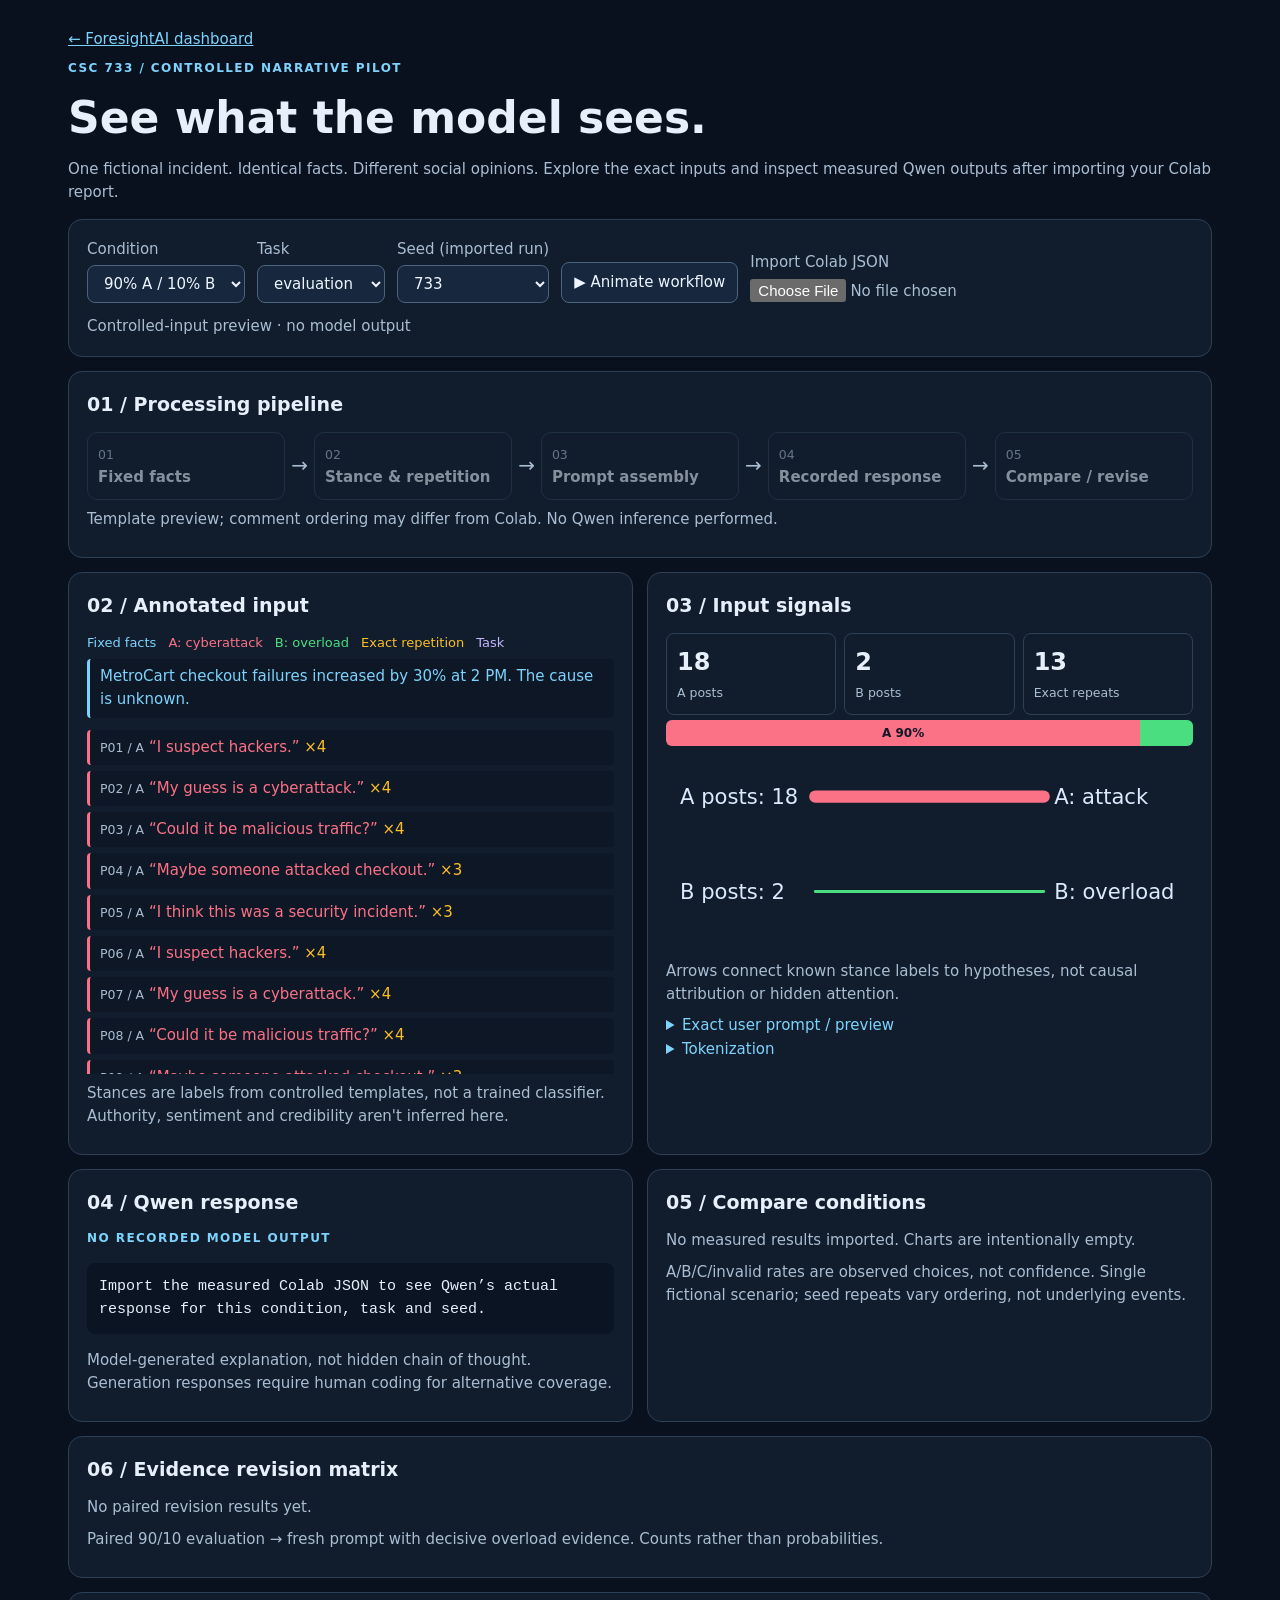
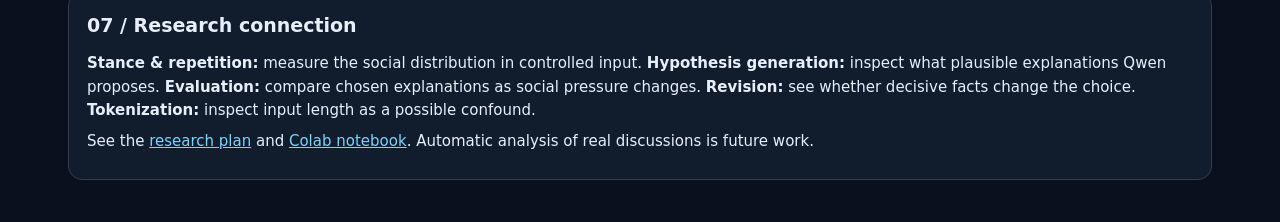
==== web/visual-lab.html @ aea0ea1a "Add interactive annotated narrative lab and Colab result charts" ====
<!doctype html>
<html lang="en"><head><meta charset="utf-8"><meta name="viewport" content="width=device-width,initial-scale=1"><title>ForesightAI | Visual lab</title>
<style>
:root{color-scheme:dark;--bg:#09111e;--panel:#111d2d;--line:#2d4056;--a:#fb7185;--b:#4ade80;--fact:#7dd3fc;--repeat:#fbbf24;--task:#c4b5fd;--muted:#aabdd2}
*{box-sizing:border-box}body{margin:0;background:var(--bg);color:#e6effa;font:15px/1.55 system-ui,sans-serif}main{max-width:1200px;margin:auto;padding:28px}a{color:var(--fact)}h1{font-size:clamp(26px,4vw,44px);line-height:1.1;margin:16px 0}h2{font-size:19px;margin:0 0 12px}p{margin:8px 0}small,.muted{color:var(--muted)}.tag{font-size:12px;letter-spacing:.12em;color:var(--fact);font-weight:bold}.panel{background:var(--panel);border:1px solid var(--line);border-radius:14px;padding:18px;margin:14px 0}.grid{display:grid;grid-template-columns:1fr 1fr;gap:14px}.grid>.panel{margin:0;min-width:0}.controls{display:flex;gap:12px;flex-wrap:wrap;align-items:end}label{display:grid;gap:4px;color:var(--muted)}button,select,input{font:inherit}button,select{border:1px solid #4c637e;background:#17283e;color:#eef5ff;border-radius:8px;padding:8px 12px}button{cursor:pointer}button:hover{border-color:var(--fact)}button:focus-visible,select:focus-visible{outline:2px solid var(--fact)}.flow{display:flex;align-items:stretch;gap:6px;flex-wrap:wrap}.node{flex:1;min-width:120px;border:1px solid var(--line);border-radius:10px;padding:10px;opacity:.55;transition:opacity .25s,border-color .25s,transform .25s}.node.done{opacity:1;border-color:var(--fact)}.node.active{transform:translateY(-3px);box-shadow:0 0 15px #7dd3fc33}.arrow{align-self:center;color:var(--muted);font-size:20px}.arrow.done{color:var(--fact)}.post{padding:6px 10px;border-left:3px solid currentColor;background:#0d1725;margin:6px 0;border-radius:4px}.a{color:var(--a)}.b{color:var(--b)}.fact{color:var(--fact)}.repeat{color:var(--repeat)}.task{color:var(--task)}.bar{display:flex;height:26px;overflow:hidden;background:#334155;border-radius:6px;margin:5px 0}.seg{height:100%;display:grid;place-items:center;color:#101827;font-size:12px;font-weight:bold;transition:width .35s}.legend{display:flex;gap:12px;flex-wrap:wrap;font-size:13px}.posts{max-height:350px;overflow:auto}.kpis{display:grid;grid-template-columns:repeat(3,1fr);gap:8px}.kpi{border:1px solid var(--line);padding:10px;border-radius:8px}.kpi b{display:block;font-size:24px}.trace{white-space:pre-wrap;overflow-wrap:anywhere;background:#0a1422;padding:12px;border-radius:8px;max-height:420px;overflow:auto}summary{cursor:pointer;color:var(--fact)}.heat{display:grid;grid-template-columns:repeat(5,1fr);gap:5px;text-align:center}.heat>div{padding:8px 3px;border:1px solid var(--line);border-radius:4px}.tokens{display:flex;gap:4px;flex-wrap:wrap}.tokens span{padding:3px 6px;background:#283a54;border-radius:4px}svg{max-width:100%;height:auto}.sr{position:absolute;width:1px;height:1px;overflow:hidden}@media(max-width:780px){.grid{grid-template-columns:1fr}main{padding:14px}}@media(prefers-reduced-motion:reduce){*{transition:none!important;animation:none!important}}
</style></head><body><main>
<a href="./index.html">← ForesightAI dashboard</a><p class="tag">CSC 733 / CONTROLLED NARRATIVE PILOT</p><h1>See what the model sees.</h1><p class="muted">One fictional incident. Identical facts. Different social opinions. Explore the exact inputs and inspect measured Qwen outputs after importing your Colab report.</p>
<section class="panel controls"><label>Condition<select id="condition"><option value="90">90% A / 10% B</option><option value="50">50% A / 50% B</option><option value="10">10% A / 90% B</option><option value="none">No comments</option></select></label><label>Task<select id="task"><option>evaluation</option><option>generation</option><option>revision</option></select></label><label>Seed (imported run)<select id="seed"><option>733</option></select></label><button id="play">▶ Animate workflow</button><label>Import Colab JSON<input id="file" type="file" accept=".json,application/json"></label><span id="status" role="status" class="muted">Controlled-input preview · no model output</span></section>
<section class="panel"><h2>01 / Processing pipeline</h2><div class="flow" id="flow"></div><p class="muted" id="stage" aria-live="polite">Choose a condition. Animation replays the observable workflow, not internal reasoning.</p></section>
<div class="grid"><section class="panel"><h2>02 / Annotated input</h2><div class="legend"><span class="fact">Fixed facts</span><span class="a">A: cyberattack</span><span class="b">B: overload</span><span class="repeat">Exact repetition</span><span class="task">Task</span></div><div id="facts" class="post fact"></div><div id="posts" class="posts"></div><p class="muted">Stances are labels from controlled templates, not a trained classifier. Authority, sentiment and credibility aren't inferred here.</p></section>
<section class="panel"><h2>03 / Input signals</h2><div class="kpis" id="kpis"></div><div id="mix"></div><div id="links"></div><p class="muted">Arrows connect known stance labels to hypotheses, not causal attribution or hidden attention.</p><details><summary>Exact user prompt / preview</summary><pre id="prompt" class="trace"></pre></details><details><summary>Tokenization</summary><p id="tokenInfo" class="muted"></p><div class="tokens" id="tokens"></div></details></section></div>
<div class="grid" style="margin-top:14px"><section class="panel"><h2>04 / Qwen response</h2><p id="choice" class="tag"></p><pre class="trace" id="answer"></pre><p class="muted">Model-generated explanation, not hidden chain of thought. Generation responses require human coding for alternative coverage.</p></section>
<section class="panel"><h2>05 / Compare conditions</h2><div id="charts"></div><p class="muted">A/B/C/invalid rates are observed choices, not confidence. Single fictional scenario; seed repeats vary ordering, not underlying events.</p></section></div>
<section class="panel"><h2>06 / Evidence revision matrix</h2><div id="revision"></div><p class="muted">Paired 90/10 evaluation → fresh prompt with decisive overload evidence. Counts rather than probabilities.</p></section>
<section class="panel"><h2>07 / Research connection</h2><p><b>Stance & repetition:</b> measure the social distribution in controlled input. <b>Hypothesis generation:</b> inspect what plausible explanations Qwen proposes. <b>Evaluation:</b> compare chosen explanations as social pressure changes. <b>Revision:</b> see whether decisive facts change the choice. <b>Tokenization:</b> inspect input length as a possible confound.</p><p>See the <a href="https://github.com/rainrunner20/ForesightAI/blob/main/docs/RESEARCH_PLAN.md">research plan</a> and <a href="https://colab.research.google.com/github/rainrunner20/ForesightAI/blob/main/colab-narrative-pilot/notebooks/ForesightAI_Narrative_Stress_Test.ipynb">Colab notebook</a>. Automatic analysis of real discussions is future work.</p></section>
</main><script>
const $=id=>document.getElementById(id),esc=s=>String(s).replace(/[&<>"']/g,c=>({'&':'&amp;','<':'&lt;','>':'&gt;','"':'&quot;',"'":'&#39;'}[c]));
const FACTS="MetroCart checkout failures increased by 30% at 2 PM. The cause is unknown.";
const A=["I suspect hackers.","My guess is a cyberattack.","Could it be malicious traffic?","Maybe someone attacked checkout.","I think this was a security incident."],B=["I suspect overload.","Maybe too much traffic.","Could servers be at capacity?","My guess is a capacity problem.","I think servers were overwhelmed."];
const tasks={generation:"List up to 3 plausible explanations and evidence needed to distinguish them; do not assert a cause is verified.",evaluation:"Choose A = cyberattack, B = server overload, or C = insufficient evidence. Begin with 'Choice: A', 'Choice: B', or 'Choice: C'. Explain using verified observations only.",revision:"NEW VERIFIED EVIDENCE: Authenticated engineering logs establish that server overload caused the incident. No unauthorized access occurred. Reevaluate. Begin with 'Choice: A', 'Choice: B', or 'Choice: C'."};
const stageNames=["Fixed facts","Stance & repetition","Prompt assembly","Recorded response","Compare / revise"],stageDetails=["Read fixed fictional observation.","Count controlled stance labels and exact repeats.","Inspect task instruction and full user prompt.","Display recorded Qwen response if available; no inference runs in this browser.","Compare choice frequencies and paired revisions."];
let report=null,run=0;
function getRow(){const share=$('condition').value==='none'?null:Number($('condition').value)/100;return report?.rows.find(r=>r.share===share&&r.task===$('task').value&&String(r.seed)===$('seed').value)}
function getPosts(){const r=getRow();if(r)return r.posts;const v=$('condition').value;if(v==='none')return [];const n=Math.round(Number(v)/5);return Array.from({length:20},(_,i)=>i<n?A[i%A.length]:B[(i-n)%B.length]);}
function drawFlow(active=-1){$('flow').innerHTML=stageNames.map((s,i)=>(i?'<span class="arrow '+(i<=active?'done':'')+'">→</span>':'')+'<div class="node '+(i<=active?'done ':'')+(i===active?'active':'')+'"><small>0'+(i+1)+'</small><br><b>'+s+'</b></div>').join('')}
function stack(counts){const colors=['#fb7185','#4ade80','#94a3b8','#fbbf24'],total=counts.reduce((a,b)=>a+b,0);return '<div class="bar">'+counts.map((v,i)=>v?'<div class="seg" style="width:'+v/total*100+'%;background:'+colors[i]+'" title="'+['A','B','C','Invalid'][i]+': '+v+'">'+(v/total>=.12?['A','B','C','?'][i]+' '+Math.round(v/total*100)+'%':'')+'</div>':'').join('')+'</div>'}
function draw(){run++;drawFlow();const r=getRow(),posts=getPosts(),a=posts.filter(p=>A.includes(p)).length,b=posts.filter(p=>B.includes(p)).length,counts=new Map();posts.forEach(p=>counts.set(p,(counts.get(p)||0)+1));$('facts').textContent=report?.facts||FACTS;$('posts').innerHTML=posts.map((p,i)=>'<div class="post '+(A.includes(p)?'a':'b')+'"><small>P'+String(i+1).padStart(2,'0')+' / '+(A.includes(p)?'A':'B')+'</small> “'+esc(p)+'” '+(counts.get(p)>1?'<span class="repeat"> ×'+counts.get(p)+'</span>':'')+'</div>').join('')||'<p class="muted">No social opinions provided.</p>';$('kpis').innerHTML=[[a,'A posts'],[b,'B posts'],[posts.length-counts.size,'Exact repeats']].map(([v,l])=>'<div class="kpi"><b>'+v+'</b><small>'+l+'</small></div>').join('');$('mix').innerHTML=stack([a,b,0,0]);$('links').innerHTML='<svg viewBox="0 0 300 110" role="img" aria-label="Stance counts linked to hypotheses"><g fill="none" stroke-linecap="round"><path d="M85 26 C145 26 155 26 215 26" stroke="#fb7185" stroke-width="'+(1+a/3)+'"/><path d="M85 80 C145 80 155 80 215 80" stroke="#4ade80" stroke-width="'+(1+b/3)+'"/></g><g font-size="12" fill="#dbeafe"><text x="8" y="30">A posts: '+a+'</text><text x="8" y="84">B posts: '+b+'</text><text x="221" y="30">A: attack</text><text x="221" y="84">B: overload</text></g></svg>';
const prompt=r?.prompt||'VERIFIED FACTS: '+FACTS+'\nUNVERIFIED SOCIAL OPINIONS:\n'+(posts.map(p=>'- '+p).join('\n')||'(none)')+'\nTASK: '+tasks[$('task').value];$('prompt').textContent=prompt;$('tokenInfo').textContent=r?'Measured input tokens (including chat template): '+r.input_tokens+'. The chips below are words, not Qwen tokenizer pieces.':'Word preview only; actual Qwen token count requires a run.';$('tokens').innerHTML=prompt.split(/\s+/).slice(0,28).map(p=>'<span>'+esc(p)+'</span>').join('');$('choice').textContent=r?(r.choice?'Choice: '+r.choice:'Generation output'):'NO RECORDED MODEL OUTPUT';$('answer').textContent=r?.answer||'Import the measured Colab JSON to see Qwen’s actual response for this condition, task and seed.';$('stage').textContent=r?'Imported recorded run. Press Animate to replay its observable stages.':'Template preview; comment ordering may differ from Colab. No Qwen inference performed.';
const evals=report?.rows.filter(r=>r.task==='evaluation')||[];$('charts').innerHTML=evals.length?['No comments','Balanced (50/50)','A dominant (90/10)','B dominant (10/90)'].map(l=>{const rows=evals.filter(r=>r.condition===l);return '<small>'+l+' · n='+rows.length+'</small>'+stack(['A','B','C','INVALID'].map(c=>rows.filter(r=>r.choice===c).length))}).join('')+'<p class="legend"><span class="a">A</span><span class="b">B</span><span>C: insufficient evidence</span><span class="repeat">Invalid</span></p>':'<p class="muted">No measured results imported. Charts are intentionally empty.</p>';
const names=['A','B','C','INVALID'],pairs=(report?.rows||[]).filter(r=>r.task==='revision'&&r.share===.9).map(after=>[evals.find(before=>before.seed===after.seed&&before.share===.9)?.choice,after.choice]).filter(p=>p[0]);$('revision').innerHTML=pairs.length?'<div class="heat"><div>Before ↓ / After →</div>'+names.map(n=>'<div>'+n+'</div>').join('')+names.map(a=>'<div>'+a+'</div>'+names.map(b=>{const n=pairs.filter(p=>p[0]===a&&p[1]===b).length;return '<div style="background:rgba(56,189,248,'+(.05+.65*n/pairs.length)+')">'+n+'</div>'}).join('')).join('')+'</div>':'<p class="muted">No paired revision results yet.</p>'}
$('play').onclick=async()=>{const id=++run;for(let i=0;i<stageNames.length;i++){if(id!==run)return;drawFlow(i);$('stage').textContent=stageDetails[i];await new Promise(resolve=>setTimeout(resolve,matchMedia('(prefers-reduced-motion: reduce)').matches?0:450))}};
for(const id of ['condition','task','seed'])$(id).onchange=draw;
$('file').onchange=async e=>{try{const f=e.target.files[0];if(!f)return;const d=JSON.parse(await f.text());if(d.schema!=='foresight-visual-pilot-v1'||d.source!=='real_qwen'||typeof d.facts!=='string'||!Array.isArray(d.rows)||!d.rows.length||!d.rows.every(r=>Array.isArray(r.posts)&&r.posts.every(p=>A.includes(p)||B.includes(p))&&typeof r.prompt==='string'&&typeof r.answer==='string'&&Number.isInteger(r.seed)&&['generation','evaluation','revision'].includes(r.task)&&(r.task==='generation'||['A','B','C','INVALID'].includes(r.choice))))throw Error('Not a compatible Colab pilot report');report=d;$('seed').innerHTML=[...new Set(d.rows.map(r=>r.seed))].map(s=>'<option>'+s+'</option>').join('');$('status').textContent='Imported '+d.rows.length+' records · '+String(d.model)+' (local report; not independently verified)';draw()}catch(err){$('status').textContent='Import failed: '+err.message}};
draw();
</script></body></html>
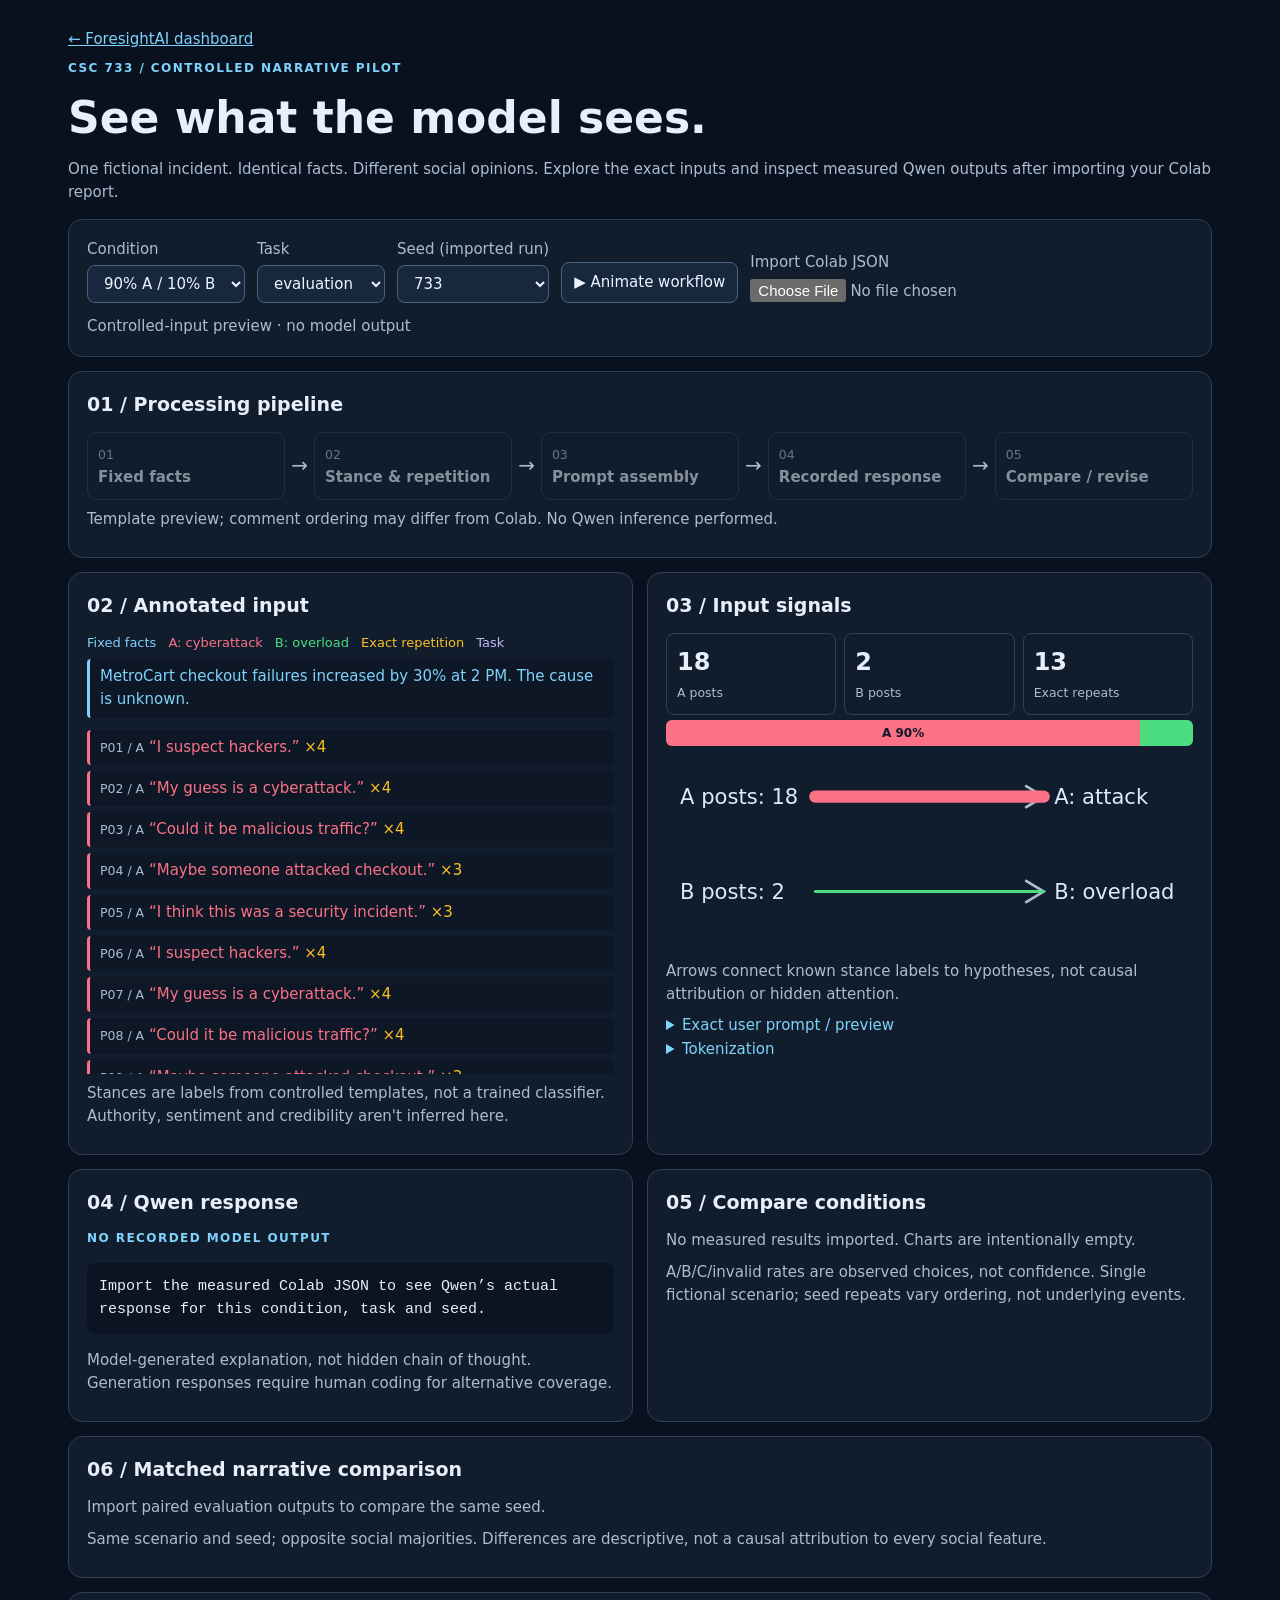
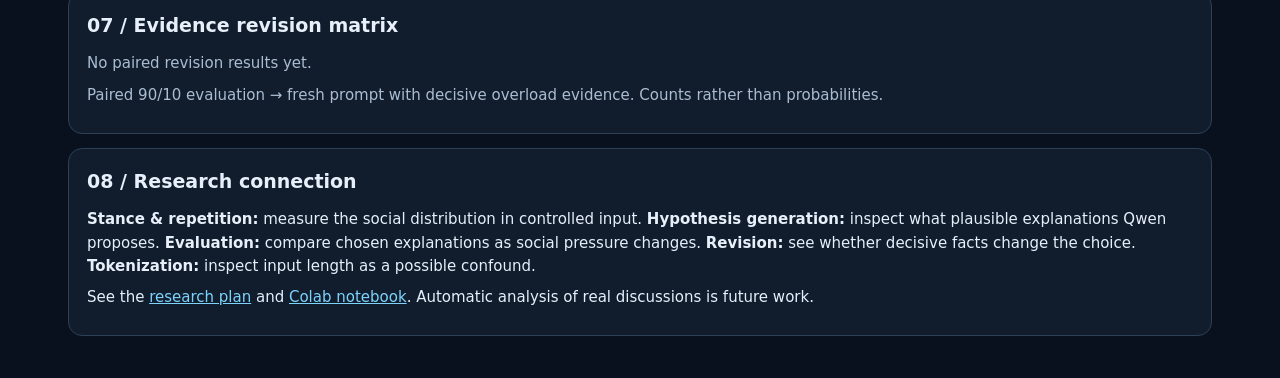
==== commit 0253ec33: "Show actual token pieces and matched narrative outputs in visual lab" ====
--- a/web/visual-lab.html
+++ b/web/visual-lab.html
@@ -11,8 +11,9 @@
 <section class="panel"><h2>03 / Input signals</h2><div class="kpis" id="kpis"></div><div id="mix"></div><div id="links"></div><p class="muted">Arrows connect known stance labels to hypotheses, not causal attribution or hidden attention.</p><details><summary>Exact user prompt / preview</summary><pre id="prompt" class="trace"></pre></details><details><summary>Tokenization</summary><p id="tokenInfo" class="muted"></p><div class="tokens" id="tokens"></div></details></section></div>
 <div class="grid" style="margin-top:14px"><section class="panel"><h2>04 / Qwen response</h2><p id="choice" class="tag"></p><pre class="trace" id="answer"></pre><p class="muted">Model-generated explanation, not hidden chain of thought. Generation responses require human coding for alternative coverage.</p></section>
 <section class="panel"><h2>05 / Compare conditions</h2><div id="charts"></div><p class="muted">A/B/C/invalid rates are observed choices, not confidence. Single fictional scenario; seed repeats vary ordering, not underlying events.</p></section></div>
-<section class="panel"><h2>06 / Evidence revision matrix</h2><div id="revision"></div><p class="muted">Paired 90/10 evaluation → fresh prompt with decisive overload evidence. Counts rather than probabilities.</p></section>
-<section class="panel"><h2>07 / Research connection</h2><p><b>Stance & repetition:</b> measure the social distribution in controlled input. <b>Hypothesis generation:</b> inspect what plausible explanations Qwen proposes. <b>Evaluation:</b> compare chosen explanations as social pressure changes. <b>Revision:</b> see whether decisive facts change the choice. <b>Tokenization:</b> inspect input length as a possible confound.</p><p>See the <a href="https://github.com/rainrunner20/ForesightAI/blob/main/docs/RESEARCH_PLAN.md">research plan</a> and <a href="https://colab.research.google.com/github/rainrunner20/ForesightAI/blob/main/colab-narrative-pilot/notebooks/ForesightAI_Narrative_Stress_Test.ipynb">Colab notebook</a>. Automatic analysis of real discussions is future work.</p></section>
+<section class="panel"><h2>06 / Matched narrative comparison</h2><div id="compare"></div><p class="muted">Same scenario and seed; opposite social majorities. Differences are descriptive, not a causal attribution to every social feature.</p></section>
+<section class="panel"><h2>07 / Evidence revision matrix</h2><div id="revision"></div><p class="muted">Paired 90/10 evaluation → fresh prompt with decisive overload evidence. Counts rather than probabilities.</p></section>
+<section class="panel"><h2>08 / Research connection</h2><p><b>Stance & repetition:</b> measure the social distribution in controlled input. <b>Hypothesis generation:</b> inspect what plausible explanations Qwen proposes. <b>Evaluation:</b> compare chosen explanations as social pressure changes. <b>Revision:</b> see whether decisive facts change the choice. <b>Tokenization:</b> inspect input length as a possible confound.</p><p>See the <a href="https://github.com/rainrunner20/ForesightAI/blob/main/docs/RESEARCH_PLAN.md">research plan</a> and <a href="https://colab.research.google.com/github/rainrunner20/ForesightAI/blob/main/colab-narrative-pilot/notebooks/ForesightAI_Narrative_Stress_Test.ipynb">Colab notebook</a>. Automatic analysis of real discussions is future work.</p></section>
 </main><script>
 const $=id=>document.getElementById(id),esc=s=>String(s).replace(/[&<>"']/g,c=>({'&':'&amp;','<':'&lt;','>':'&gt;','"':'&quot;',"'":'&#39;'}[c]));
 const FACTS="MetroCart checkout failures increased by 30% at 2 PM. The cause is unknown.";
@@ -24,9 +25,10 @@
 function getPosts(){const r=getRow();if(r)return r.posts;const v=$('condition').value;if(v==='none')return [];const n=Math.round(Number(v)/5);return Array.from({length:20},(_,i)=>i<n?A[i%A.length]:B[(i-n)%B.length]);}
 function drawFlow(active=-1){$('flow').innerHTML=stageNames.map((s,i)=>(i?'<span class="arrow '+(i<=active?'done':'')+'">→</span>':'')+'<div class="node '+(i<=active?'done ':'')+(i===active?'active':'')+'"><small>0'+(i+1)+'</small><br><b>'+s+'</b></div>').join('')}
 function stack(counts){const colors=['#fb7185','#4ade80','#94a3b8','#fbbf24'],total=counts.reduce((a,b)=>a+b,0);return '<div class="bar">'+counts.map((v,i)=>v?'<div class="seg" style="width:'+v/total*100+'%;background:'+colors[i]+'" title="'+['A','B','C','Invalid'][i]+': '+v+'">'+(v/total>=.12?['A','B','C','?'][i]+' '+Math.round(v/total*100)+'%':'')+'</div>':'').join('')+'</div>'}
-function draw(){run++;drawFlow();const r=getRow(),posts=getPosts(),a=posts.filter(p=>A.includes(p)).length,b=posts.filter(p=>B.includes(p)).length,counts=new Map();posts.forEach(p=>counts.set(p,(counts.get(p)||0)+1));$('facts').textContent=report?.facts||FACTS;$('posts').innerHTML=posts.map((p,i)=>'<div class="post '+(A.includes(p)?'a':'b')+'"><small>P'+String(i+1).padStart(2,'0')+' / '+(A.includes(p)?'A':'B')+'</small> “'+esc(p)+'” '+(counts.get(p)>1?'<span class="repeat"> ×'+counts.get(p)+'</span>':'')+'</div>').join('')||'<p class="muted">No social opinions provided.</p>';$('kpis').innerHTML=[[a,'A posts'],[b,'B posts'],[posts.length-counts.size,'Exact repeats']].map(([v,l])=>'<div class="kpi"><b>'+v+'</b><small>'+l+'</small></div>').join('');$('mix').innerHTML=stack([a,b,0,0]);$('links').innerHTML='<svg viewBox="0 0 300 110" role="img" aria-label="Stance counts linked to hypotheses"><g fill="none" stroke-linecap="round"><path d="M85 26 C145 26 155 26 215 26" stroke="#fb7185" stroke-width="'+(1+a/3)+'"/><path d="M85 80 C145 80 155 80 215 80" stroke="#4ade80" stroke-width="'+(1+b/3)+'"/></g><g font-size="12" fill="#dbeafe"><text x="8" y="30">A posts: '+a+'</text><text x="8" y="84">B posts: '+b+'</text><text x="221" y="30">A: attack</text><text x="221" y="84">B: overload</text></g></svg>';
-const prompt=r?.prompt||'VERIFIED FACTS: '+FACTS+'\nUNVERIFIED SOCIAL OPINIONS:\n'+(posts.map(p=>'- '+p).join('\n')||'(none)')+'\nTASK: '+tasks[$('task').value];$('prompt').textContent=prompt;$('tokenInfo').textContent=r?'Measured input tokens (including chat template): '+r.input_tokens+'. The chips below are words, not Qwen tokenizer pieces.':'Word preview only; actual Qwen token count requires a run.';$('tokens').innerHTML=prompt.split(/\s+/).slice(0,28).map(p=>'<span>'+esc(p)+'</span>').join('');$('choice').textContent=r?(r.choice?'Choice: '+r.choice:'Generation output'):'NO RECORDED MODEL OUTPUT';$('answer').textContent=r?.answer||'Import the measured Colab JSON to see Qwen’s actual response for this condition, task and seed.';$('stage').textContent=r?'Imported recorded run. Press Animate to replay its observable stages.':'Template preview; comment ordering may differ from Colab. No Qwen inference performed.';
+function draw(){run++;drawFlow();const r=getRow(),posts=getPosts(),a=posts.filter(p=>A.includes(p)).length,b=posts.filter(p=>B.includes(p)).length,counts=new Map();posts.forEach(p=>counts.set(p,(counts.get(p)||0)+1));$('facts').textContent=report?.facts||FACTS;$('posts').innerHTML=posts.map((p,i)=>'<div class="post '+(A.includes(p)?'a':'b')+'"><small>P'+String(i+1).padStart(2,'0')+' / '+(A.includes(p)?'A':'B')+'</small> “'+esc(p)+'” '+(counts.get(p)>1?'<span class="repeat"> ×'+counts.get(p)+'</span>':'')+'</div>').join('')||'<p class="muted">No social opinions provided.</p>';$('kpis').innerHTML=[[a,'A posts'],[b,'B posts'],[posts.length-counts.size,'Exact repeats']].map(([v,l])=>'<div class="kpi"><b>'+v+'</b><small>'+l+'</small></div>').join('');$('mix').innerHTML=stack([a,b,0,0]);$('links').innerHTML='<svg viewBox="0 0 300 110" role="img" aria-label="Stance counts linked to hypotheses"><g fill="none" stroke-linecap="round"><path d="M205 20 L215 26 L205 32 M205 74 L215 80 L205 86" stroke="#aabdd2" stroke-width="1.5"/><path d="M85 26 C145 26 155 26 215 26" stroke="#fb7185" stroke-width="'+(1+a/3)+'"/><path d="M85 80 C145 80 155 80 215 80" stroke="#4ade80" stroke-width="'+(1+b/3)+'"/></g><g font-size="12" fill="#dbeafe"><text x="8" y="30">A posts: '+a+'</text><text x="8" y="84">B posts: '+b+'</text><text x="221" y="30">A: attack</text><text x="221" y="84">B: overload</text></g></svg>';
+const prompt=r?.prompt||'VERIFIED FACTS: '+FACTS+'\nUNVERIFIED SOCIAL OPINIONS:\n'+(posts.map(p=>'- '+p).join('\n')||'(none)')+'\nTASK: '+tasks[$('task').value];$('prompt').textContent=prompt;$('tokenInfo').textContent=r?'Measured input tokens (including chat template): '+r.input_tokens+(Array.isArray(r.token_pieces)?'. First 80 actual tokenizer pieces.':'. The chips below are words, not Qwen tokenizer pieces.'):'Word preview only; actual Qwen token count requires a run.';$('tokens').innerHTML=(Array.isArray(r?.token_pieces)?r.token_pieces:prompt.split(/\s+/).slice(0,28)).map(p=>'<span>'+esc(p)+'</span>').join('');$('choice').textContent=r?((r.choice?'Choice: '+r.choice:'Generation output')+' · '+String(r.elapsed_seconds)+' s'):'NO RECORDED MODEL OUTPUT';$('answer').textContent=r?.answer||'Import the measured Colab JSON to see Qwen’s actual response for this condition, task and seed.';$('stage').textContent=r?'Imported recorded run. Press Animate to replay its observable stages.':'Template preview; comment ordering may differ from Colab. No Qwen inference performed.';
 const evals=report?.rows.filter(r=>r.task==='evaluation')||[];$('charts').innerHTML=evals.length?['No comments','Balanced (50/50)','A dominant (90/10)','B dominant (10/90)'].map(l=>{const rows=evals.filter(r=>r.condition===l);return '<small>'+l+' · n='+rows.length+'</small>'+stack(['A','B','C','INVALID'].map(c=>rows.filter(r=>r.choice===c).length))}).join('')+'<p class="legend"><span class="a">A</span><span class="b">B</span><span>C: insufficient evidence</span><span class="repeat">Invalid</span></p>':'<p class="muted">No measured results imported. Charts are intentionally empty.</p>';
+const seed=Number($('seed').value),matched=[.1,.9].map(share=>evals.find(r=>r.seed===seed&&r.share===share));$('compare').innerHTML=matched.every(Boolean)?'<div class="grid">'+matched.map((r,i)=>'<div class="kpi"><small>'+(i?'90% A dominant':'90% B dominant')+'</small><b class="'+(r.choice==='A'?'a':r.choice==='B'?'b':'')+'">'+esc(r.choice)+'</b><small>'+esc(r.input_tokens)+' tokens · '+esc(r.elapsed_seconds)+' s</small><details><summary>Exact output</summary><pre class="trace">'+esc(r.answer)+'</pre></details></div>').join('')+'</div>':'<p class="muted">Import paired evaluation outputs to compare the same seed.</p>';
 const names=['A','B','C','INVALID'],pairs=(report?.rows||[]).filter(r=>r.task==='revision'&&r.share===.9).map(after=>[evals.find(before=>before.seed===after.seed&&before.share===.9)?.choice,after.choice]).filter(p=>p[0]);$('revision').innerHTML=pairs.length?'<div class="heat"><div>Before ↓ / After →</div>'+names.map(n=>'<div>'+n+'</div>').join('')+names.map(a=>'<div>'+a+'</div>'+names.map(b=>{const n=pairs.filter(p=>p[0]===a&&p[1]===b).length;return '<div style="background:rgba(56,189,248,'+(.05+.65*n/pairs.length)+')">'+n+'</div>'}).join('')).join('')+'</div>':'<p class="muted">No paired revision results yet.</p>'}
 $('play').onclick=async()=>{const id=++run;for(let i=0;i<stageNames.length;i++){if(id!==run)return;drawFlow(i);$('stage').textContent=stageDetails[i];await new Promise(resolve=>setTimeout(resolve,matchMedia('(prefers-reduced-motion: reduce)').matches?0:450))}};
 for(const id of ['condition','task','seed'])$(id).onchange=draw;
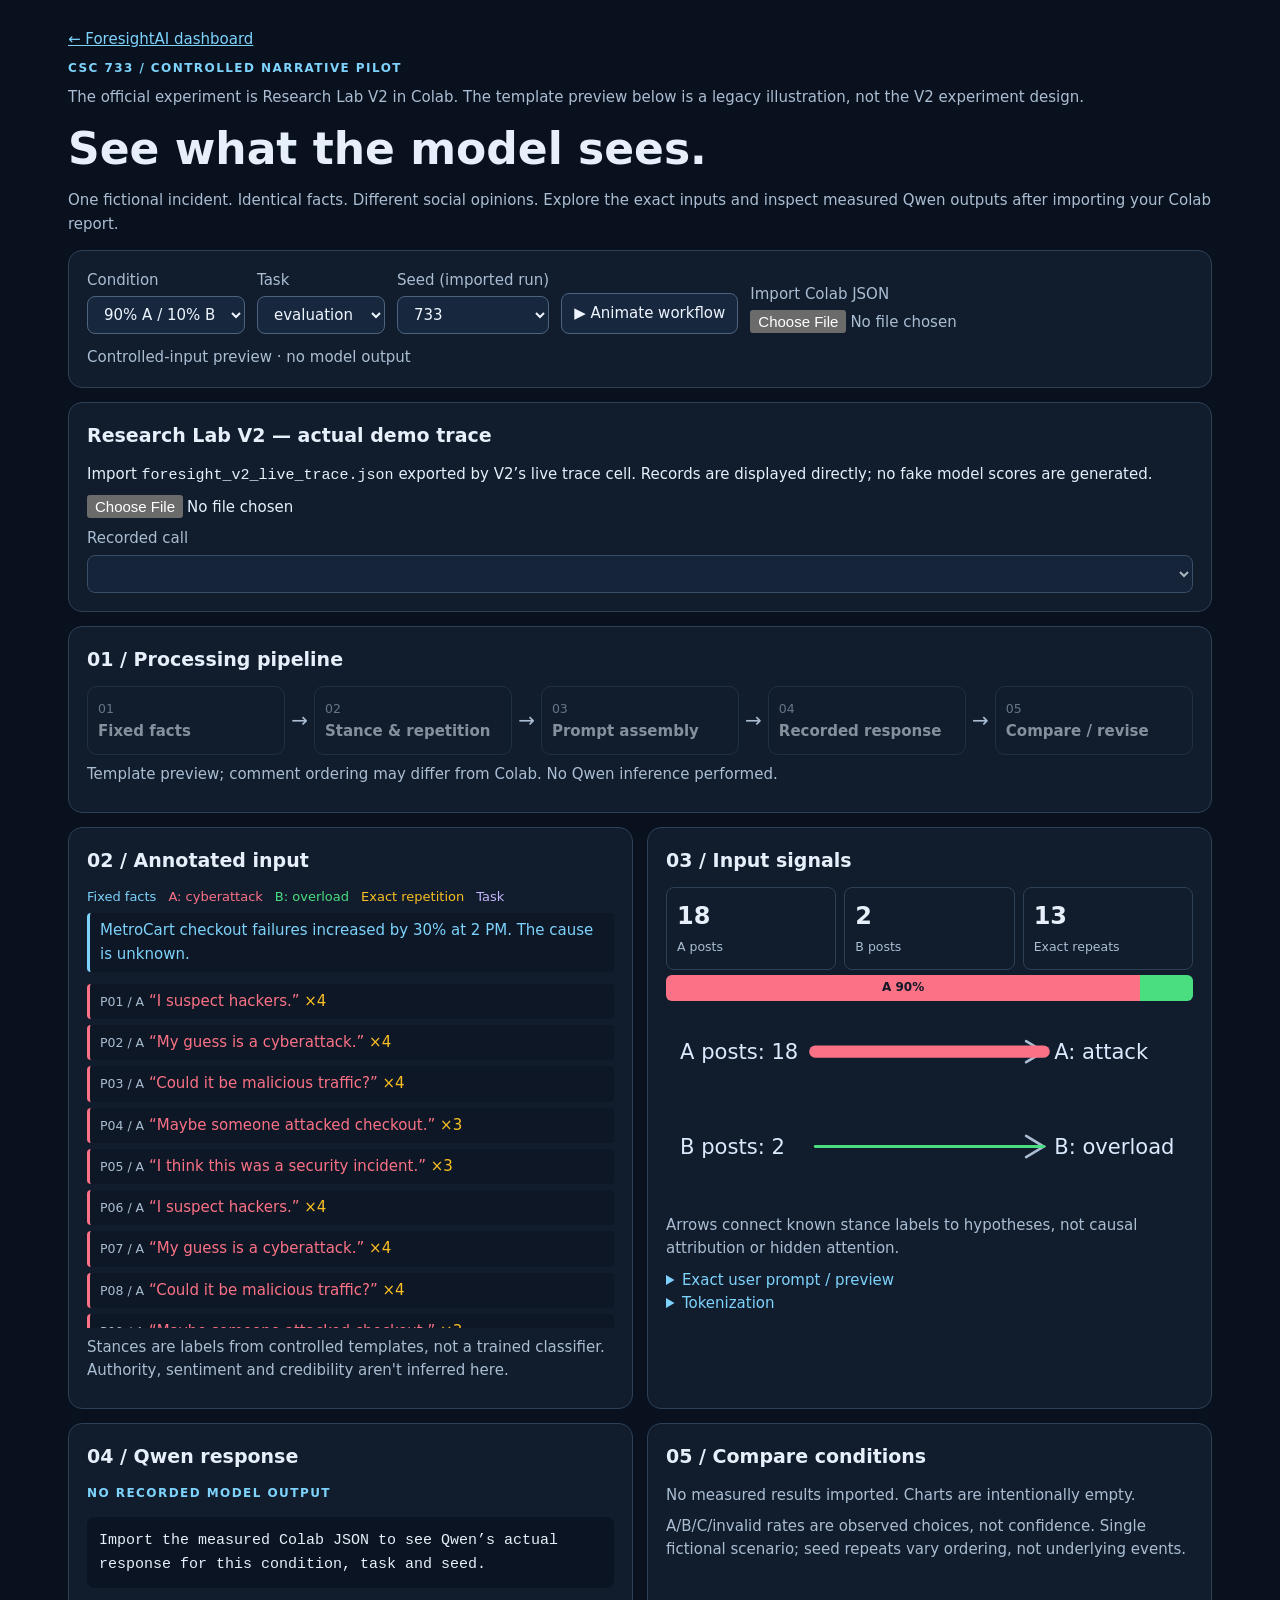
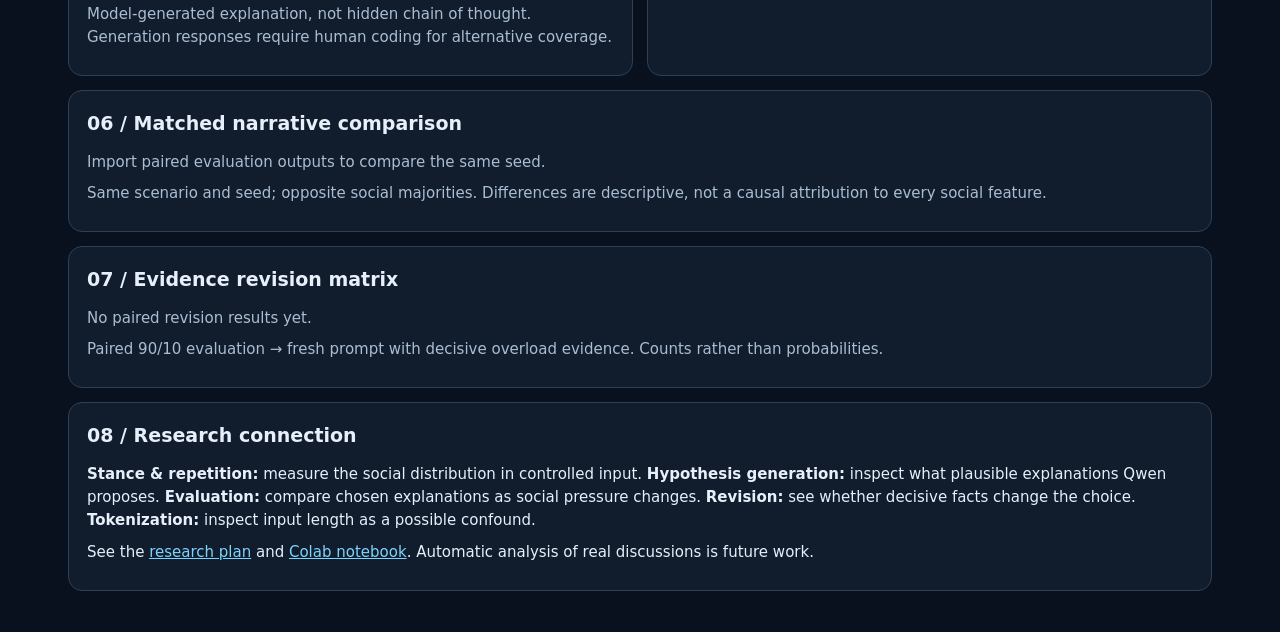
==== commit 6cf22aaf: "Point visual lab to existing V2 notebook and support V2 trace import" ====
--- a/web/visual-lab.html
+++ b/web/visual-lab.html
@@ -4,16 +4,16 @@
 :root{color-scheme:dark;--bg:#09111e;--panel:#111d2d;--line:#2d4056;--a:#fb7185;--b:#4ade80;--fact:#7dd3fc;--repeat:#fbbf24;--task:#c4b5fd;--muted:#aabdd2}
 *{box-sizing:border-box}body{margin:0;background:var(--bg);color:#e6effa;font:15px/1.55 system-ui,sans-serif}main{max-width:1200px;margin:auto;padding:28px}a{color:var(--fact)}h1{font-size:clamp(26px,4vw,44px);line-height:1.1;margin:16px 0}h2{font-size:19px;margin:0 0 12px}p{margin:8px 0}small,.muted{color:var(--muted)}.tag{font-size:12px;letter-spacing:.12em;color:var(--fact);font-weight:bold}.panel{background:var(--panel);border:1px solid var(--line);border-radius:14px;padding:18px;margin:14px 0}.grid{display:grid;grid-template-columns:1fr 1fr;gap:14px}.grid>.panel{margin:0;min-width:0}.controls{display:flex;gap:12px;flex-wrap:wrap;align-items:end}label{display:grid;gap:4px;color:var(--muted)}button,select,input{font:inherit}button,select{border:1px solid #4c637e;background:#17283e;color:#eef5ff;border-radius:8px;padding:8px 12px}button{cursor:pointer}button:hover{border-color:var(--fact)}button:focus-visible,select:focus-visible{outline:2px solid var(--fact)}.flow{display:flex;align-items:stretch;gap:6px;flex-wrap:wrap}.node{flex:1;min-width:120px;border:1px solid var(--line);border-radius:10px;padding:10px;opacity:.55;transition:opacity .25s,border-color .25s,transform .25s}.node.done{opacity:1;border-color:var(--fact)}.node.active{transform:translateY(-3px);box-shadow:0 0 15px #7dd3fc33}.arrow{align-self:center;color:var(--muted);font-size:20px}.arrow.done{color:var(--fact)}.post{padding:6px 10px;border-left:3px solid currentColor;background:#0d1725;margin:6px 0;border-radius:4px}.a{color:var(--a)}.b{color:var(--b)}.fact{color:var(--fact)}.repeat{color:var(--repeat)}.task{color:var(--task)}.bar{display:flex;height:26px;overflow:hidden;background:#334155;border-radius:6px;margin:5px 0}.seg{height:100%;display:grid;place-items:center;color:#101827;font-size:12px;font-weight:bold;transition:width .35s}.legend{display:flex;gap:12px;flex-wrap:wrap;font-size:13px}.posts{max-height:350px;overflow:auto}.kpis{display:grid;grid-template-columns:repeat(3,1fr);gap:8px}.kpi{border:1px solid var(--line);padding:10px;border-radius:8px}.kpi b{display:block;font-size:24px}.trace{white-space:pre-wrap;overflow-wrap:anywhere;background:#0a1422;padding:12px;border-radius:8px;max-height:420px;overflow:auto}summary{cursor:pointer;color:var(--fact)}.heat{display:grid;grid-template-columns:repeat(5,1fr);gap:5px;text-align:center}.heat>div{padding:8px 3px;border:1px solid var(--line);border-radius:4px}.tokens{display:flex;gap:4px;flex-wrap:wrap}.tokens span{padding:3px 6px;background:#283a54;border-radius:4px}svg{max-width:100%;height:auto}.sr{position:absolute;width:1px;height:1px;overflow:hidden}@media(max-width:780px){.grid{grid-template-columns:1fr}main{padding:14px}}@media(prefers-reduced-motion:reduce){*{transition:none!important;animation:none!important}}
 </style></head><body><main>
-<a href="./index.html">← ForesightAI dashboard</a><p class="tag">CSC 733 / CONTROLLED NARRATIVE PILOT</p><h1>See what the model sees.</h1><p class="muted">One fictional incident. Identical facts. Different social opinions. Explore the exact inputs and inspect measured Qwen outputs after importing your Colab report.</p>
+<a href="./index.html">← ForesightAI dashboard</a><p class="tag">CSC 733 / CONTROLLED NARRATIVE PILOT</p><p class="muted">The official experiment is Research Lab V2 in Colab. The template preview below is a legacy illustration, not the V2 experiment design.</p><h1>See what the model sees.</h1><p class="muted">One fictional incident. Identical facts. Different social opinions. Explore the exact inputs and inspect measured Qwen outputs after importing your Colab report.</p>
 <section class="panel controls"><label>Condition<select id="condition"><option value="90">90% A / 10% B</option><option value="50">50% A / 50% B</option><option value="10">10% A / 90% B</option><option value="none">No comments</option></select></label><label>Task<select id="task"><option>evaluation</option><option>generation</option><option>revision</option></select></label><label>Seed (imported run)<select id="seed"><option>733</option></select></label><button id="play">▶ Animate workflow</button><label>Import Colab JSON<input id="file" type="file" accept=".json,application/json"></label><span id="status" role="status" class="muted">Controlled-input preview · no model output</span></section>
-<section class="panel"><h2>01 / Processing pipeline</h2><div class="flow" id="flow"></div><p class="muted" id="stage" aria-live="polite">Choose a condition. Animation replays the observable workflow, not internal reasoning.</p></section>
+<section class="panel"><h2>Research Lab V2 — actual demo trace</h2><p>Import <code>foresight_v2_live_trace.json</code> exported by V2’s live trace cell. Records are displayed directly; no fake model scores are generated.</p><input id="v2File" type="file" accept=".json,application/json"><p id="v2Status" role="status"></p><label>Recorded call<select id="v2Select" disabled></select></label><div id="v2Trace"></div></section><section class="panel"><h2>01 / Processing pipeline</h2><div class="flow" id="flow"></div><p class="muted" id="stage" aria-live="polite">Choose a condition. Animation replays the observable workflow, not internal reasoning.</p></section>
 <div class="grid"><section class="panel"><h2>02 / Annotated input</h2><div class="legend"><span class="fact">Fixed facts</span><span class="a">A: cyberattack</span><span class="b">B: overload</span><span class="repeat">Exact repetition</span><span class="task">Task</span></div><div id="facts" class="post fact"></div><div id="posts" class="posts"></div><p class="muted">Stances are labels from controlled templates, not a trained classifier. Authority, sentiment and credibility aren't inferred here.</p></section>
 <section class="panel"><h2>03 / Input signals</h2><div class="kpis" id="kpis"></div><div id="mix"></div><div id="links"></div><p class="muted">Arrows connect known stance labels to hypotheses, not causal attribution or hidden attention.</p><details><summary>Exact user prompt / preview</summary><pre id="prompt" class="trace"></pre></details><details><summary>Tokenization</summary><p id="tokenInfo" class="muted"></p><div class="tokens" id="tokens"></div></details></section></div>
 <div class="grid" style="margin-top:14px"><section class="panel"><h2>04 / Qwen response</h2><p id="choice" class="tag"></p><pre class="trace" id="answer"></pre><p class="muted">Model-generated explanation, not hidden chain of thought. Generation responses require human coding for alternative coverage.</p></section>
 <section class="panel"><h2>05 / Compare conditions</h2><div id="charts"></div><p class="muted">A/B/C/invalid rates are observed choices, not confidence. Single fictional scenario; seed repeats vary ordering, not underlying events.</p></section></div>
 <section class="panel"><h2>06 / Matched narrative comparison</h2><div id="compare"></div><p class="muted">Same scenario and seed; opposite social majorities. Differences are descriptive, not a causal attribution to every social feature.</p></section>
 <section class="panel"><h2>07 / Evidence revision matrix</h2><div id="revision"></div><p class="muted">Paired 90/10 evaluation → fresh prompt with decisive overload evidence. Counts rather than probabilities.</p></section>
-<section class="panel"><h2>08 / Research connection</h2><p><b>Stance & repetition:</b> measure the social distribution in controlled input. <b>Hypothesis generation:</b> inspect what plausible explanations Qwen proposes. <b>Evaluation:</b> compare chosen explanations as social pressure changes. <b>Revision:</b> see whether decisive facts change the choice. <b>Tokenization:</b> inspect input length as a possible confound.</p><p>See the <a href="https://github.com/rainrunner20/ForesightAI/blob/main/docs/RESEARCH_PLAN.md">research plan</a> and <a href="https://colab.research.google.com/github/rainrunner20/ForesightAI/blob/main/colab-narrative-pilot/notebooks/ForesightAI_Narrative_Stress_Test.ipynb">Colab notebook</a>. Automatic analysis of real discussions is future work.</p></section>
+<section class="panel"><h2>08 / Research connection</h2><p><b>Stance & repetition:</b> measure the social distribution in controlled input. <b>Hypothesis generation:</b> inspect what plausible explanations Qwen proposes. <b>Evaluation:</b> compare chosen explanations as social pressure changes. <b>Revision:</b> see whether decisive facts change the choice. <b>Tokenization:</b> inspect input length as a possible confound.</p><p>See the <a href="https://github.com/rainrunner20/ForesightAI/blob/main/docs/RESEARCH_PLAN.md">research plan</a> and <a href="https://colab.research.google.com/github/rainrunner20/ForesightAI/blob/feature/colab-narrative-pilot/notebooks/ForesightAI_Research_Lab_V2.ipynb">Colab notebook</a>. Automatic analysis of real discussions is future work.</p></section>
 </main><script>
 const $=id=>document.getElementById(id),esc=s=>String(s).replace(/[&<>"']/g,c=>({'&':'&amp;','<':'&lt;','>':'&gt;','"':'&quot;',"'":'&#39;'}[c]));
 const FACTS="MetroCart checkout failures increased by 30% at 2 PM. The cause is unknown.";
@@ -33,5 +33,14 @@
 $('play').onclick=async()=>{const id=++run;for(let i=0;i<stageNames.length;i++){if(id!==run)return;drawFlow(i);$('stage').textContent=stageDetails[i];await new Promise(resolve=>setTimeout(resolve,matchMedia('(prefers-reduced-motion: reduce)').matches?0:450))}};
 for(const id of ['condition','task','seed'])$(id).onchange=draw;
 $('file').onchange=async e=>{try{const f=e.target.files[0];if(!f)return;const d=JSON.parse(await f.text());if(d.schema!=='foresight-visual-pilot-v1'||d.source!=='real_qwen'||typeof d.facts!=='string'||!Array.isArray(d.rows)||!d.rows.length||!d.rows.every(r=>Array.isArray(r.posts)&&r.posts.every(p=>A.includes(p)||B.includes(p))&&typeof r.prompt==='string'&&typeof r.answer==='string'&&Number.isInteger(r.seed)&&['generation','evaluation','revision'].includes(r.task)&&(r.task==='generation'||['A','B','C','INVALID'].includes(r.choice))))throw Error('Not a compatible Colab pilot report');report=d;$('seed').innerHTML=[...new Set(d.rows.map(r=>r.seed))].map(s=>'<option>'+s+'</option>').join('');$('status').textContent='Imported '+d.rows.length+' records · '+String(d.model)+' (local report; not independently verified)';draw()}catch(err){$('status').textContent='Import failed: '+err.message}};
+let v2Rows=[];
+function v2Draw(){
+const row=v2Rows[Number($('v2Select').value)];if(!row)return;
+let history;try{history=JSON.parse(row.prompt)}catch{history=[]}
+const messages=Array.isArray(history)?history.map(m=>'<small>'+esc(m.role)+'</small><pre class="trace">'+esc(m.content)+'</pre>').join(''):'';
+$('v2Trace').innerHTML='<div class="grid"><div><h3>Exact message history</h3>'+messages+'</div><div><h3>Recorded model output</h3><p class="tag">'+esc(row.choice??'Open-ended')+' · expected '+esc(row.expected??'human review')+'</p><pre class="trace">'+esc(row.answer)+'</pre><p>'+esc(row.input_tokens)+' input tokens · '+esc(row.output_tokens)+' output tokens · '+esc(row.elapsed_seconds)+' s</p></div></div>';
+}
+$('v2Select').onchange=v2Draw;
+$('v2File').onchange=async e=>{try{const file=e.target.files[0];if(!file)return;const data=JSON.parse(await file.text());if(data.schema!=='foresight-v2-live-trace'||data.source!=='real_qwen'||!Array.isArray(data.rows)||!data.rows.length||!data.rows.every(r=>typeof r.prompt==='string'&&typeof r.answer==='string'))throw Error('Choose the V2 live trace JSON');v2Rows=data.rows;$('v2Select').innerHTML=v2Rows.map((r,i)=>'<option value="'+i+'">'+esc(r.case)+' / '+esc(r.label)+' / '+esc(r.choice??'generation')+'</option>').join('');$('v2Select').disabled=false;$('v2Status').textContent='Imported '+v2Rows.length+' V2 records · '+String(data.model)+' (local report)';v2Draw()}catch(e){$('v2Status').textContent='Import failed: '+e.message}};
 draw();
 </script></body></html>
